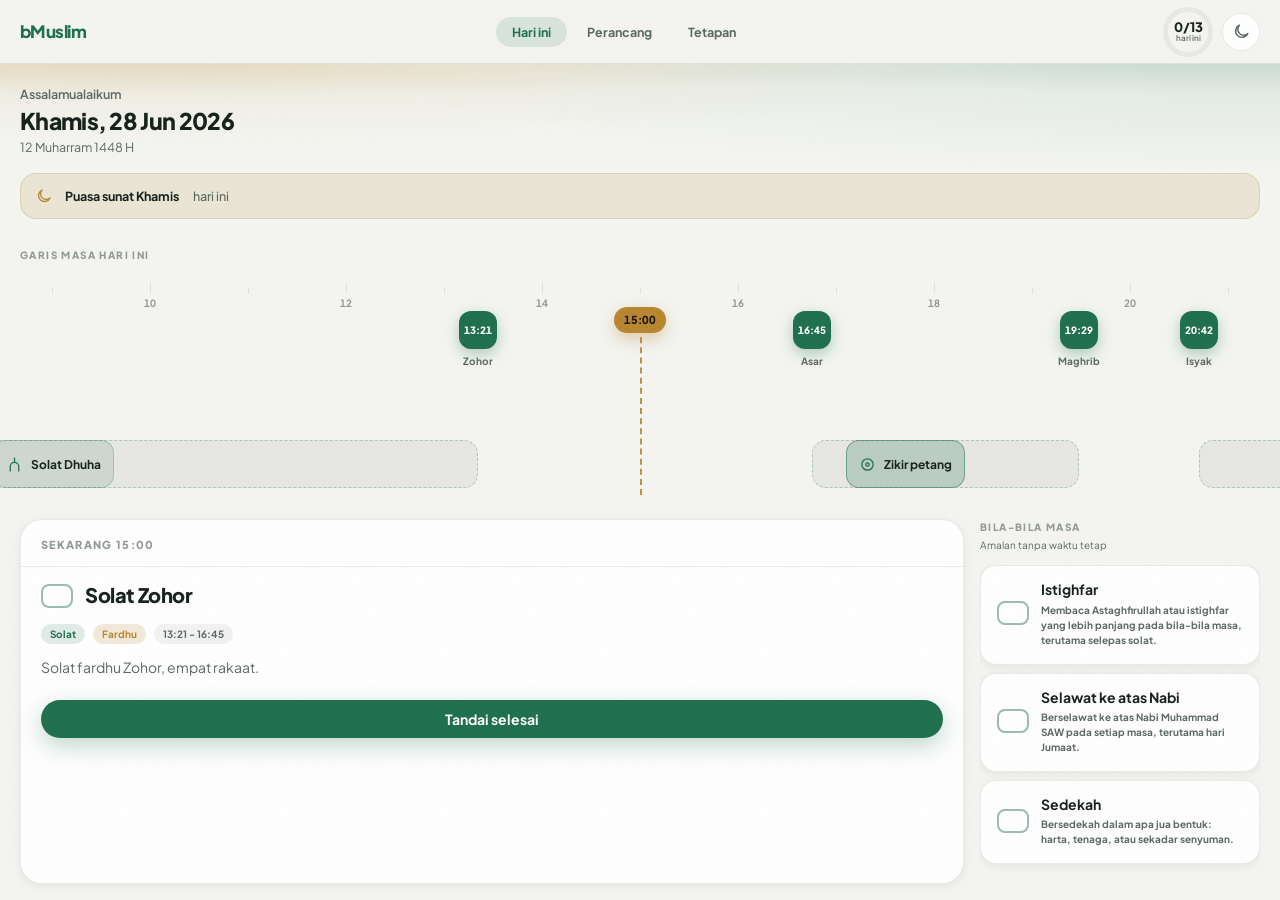
==== web/app.html @ c7bd2064 "Add web app design: landing, app shell (timeline+planner+settings), onboarding Static site under web" ====
<!doctype html>
<html lang="ms">
<head>
  <meta charset="utf-8" />
  <meta name="viewport" content="width=device-width, initial-scale=1" />
  <meta name="description" content="bMuslim - Garis masa amalan harian anda" />
  <title>bMuslim</title>

  <!-- Design tokens (includes Google Fonts import) -->
  <link rel="stylesheet" href="assets/tokens.css" />

  <!-- Theme anti-flash: runs synchronously before paint -->
  <script src="assets/shared.js"></script>

  <style>
    /* ─── App shell layout ─────────────────────────────────────────────────────── */
    html, body {
      height: 100%;
      overflow: hidden; /* app shell: no body scroll */
    }

    .app-shell {
      display: flex;
      flex-direction: column;
      height: 100dvh;
      overflow: hidden;
      position: relative;
    }

    /* ─── Top bar ──────────────────────────────────────────────────────────────── */
    #topbar {
      flex: 0 0 auto;
      height: 64px;
      display: flex;
      align-items: center;
      padding: 0 var(--sp-5);
      gap: var(--sp-3);
      background: var(--bg);
      border-bottom: 1px solid var(--line);
      position: relative;
      z-index: 10;
      transition: background var(--dur-slow) var(--ease),
                  border-color var(--dur-slow) var(--ease);
    }

    .topbar-wordmark {
      font-size: var(--text-lg);
      font-weight: 800;
      letter-spacing: -0.03em;
      color: var(--accent);
      flex-shrink: 0;
      user-select: none;
    }

    /* Pill-tab nav — centered */
    .topbar-nav {
      display: flex;
      align-items: center;
      gap: 4px;
      flex: 1;
      justify-content: center;
    }

    .nav-pill {
      font-family: inherit;
      font-size: var(--text-sm);
      font-weight: 700;
      padding: 7px 16px;
      border-radius: var(--r-pill);
      border: none;
      background: transparent;
      color: var(--muted);
      cursor: pointer;
      transition: background var(--dur-fast) var(--ease),
                  color var(--dur-fast) var(--ease);
      white-space: nowrap;
    }

    .nav-pill:hover {
      background: rgba(var(--accent-rgb), 0.08);
      color: var(--text);
    }

    .nav-pill.active {
      background: rgba(var(--accent-rgb), 0.12);
      color: var(--accent);
    }

    .topbar-actions {
      display: flex;
      align-items: center;
      gap: var(--sp-2);
      flex-shrink: 0;
    }

    #progress-ring {
      width: 52px;
      height: 52px;
      flex-shrink: 0;
    }

    #theme-toggle {
      width: 38px;
      height: 38px;
      border-radius: var(--r-pill);
      border: 1px solid var(--line);
      background: var(--surface);
      color: var(--muted);
      display: flex;
      align-items: center;
      justify-content: center;
      cursor: pointer;
      flex-shrink: 0;
      transition: background var(--dur-fast) var(--ease),
                  color var(--dur-fast) var(--ease),
                  border-color var(--dur-fast) var(--ease);
    }

    #theme-toggle:hover {
      color: var(--text);
      border-color: rgba(var(--accent-rgb), 0.30);
    }

    #theme-toggle svg {
      width: 19px;
      height: 19px;
    }

    /* ─── View containers ──────────────────────────────────────────────────────── */
    .app-view {
      flex: 1 1 auto;
      overflow-y: auto;
      overflow-x: hidden;
      -webkit-overflow-scrolling: touch;
      overscroll-behavior: contain;
    }

    /* [hidden] must beat the per-view display rules below */
    .app-view[hidden] { display: none !important; }

    /* ─── View: Hari ini ───────────────────────────────────────────────────────── */
    #view-hari-ini {
      display: flex;
      flex-direction: column;
      min-height: 0;
      height: 100%;
      overflow: hidden;
    }

    /* Scrollable content inside hari-ini */
    .hari-ini-body {
      flex: 1 1 auto;
      overflow-y: auto;
      overflow-x: hidden;
      -webkit-overflow-scrolling: touch;
      overscroll-behavior: contain;
    }

    /* Header zone with dawn atmosphere */
    .app-header {
      position: relative;
      padding: var(--sp-5) var(--sp-5) var(--sp-4);
      overflow: hidden;
    }

    .app-header .dawn {
      height: 200px;
    }

    .app-header-content {
      position: relative;
      z-index: 1;
    }

    .app-salam {
      font-size: var(--text-sm);
      font-weight: 600;
      color: var(--muted);
      margin-bottom: var(--sp-1);
    }

    .app-date-greg {
      font-size: var(--text-2xl);
      font-weight: 800;
      letter-spacing: -0.03em;
      color: var(--text);
      line-height: 1.1;
    }

    .app-date-hijri {
      font-size: var(--text-sm);
      color: var(--muted);
      margin-top: 4px;
    }

    /* Day banner */
    .app-banner-wrap {
      position: relative;
      z-index: 1;
      padding: 0 var(--sp-5) var(--sp-3);
    }

    /* ─── Timeline section ─────────────────────────────────────────────────────── */
    .tl-section {
      position: relative;
      flex: 0 0 auto;
    }

    .tl-section-label {
      padding: var(--sp-4) var(--sp-5) var(--sp-2);
      font-size: var(--text-xs);
      font-weight: 800;
      letter-spacing: 0.14em;
      text-transform: uppercase;
      color: var(--faint);
    }

    /* Timeline scroll + track */
    .tl-outer {
      position: relative;
    }

    #tl-scroll {
      overflow-x: auto;
      overflow-y: hidden;
      scrollbar-width: none;
      cursor: grab;
      -webkit-overflow-scrolling: touch;
      overscroll-behavior-x: contain;
      /* Height = prayer lane + deed lane(s) + ticks area */
      height: 232px;
    }

    #tl-scroll::-webkit-scrollbar { display: none; }

    #tl-track {
      position: relative;
      height: 100%;
      /* width set by JS */
    }

    /* Axis line across full track */
    .tl-axis {
      position: absolute;
      top: 22px;
      left: 0;
      right: 0;
      height: 1px;
      background: var(--line);
      pointer-events: none;
    }

    /* Tick marks + labels */
    .tl-ticks {
      position: absolute;
      top: 0;
      left: 0;
      right: 0;
      height: 36px;
      pointer-events: none;
    }

    .tl-tick {
      position: absolute;
      top: 17px;
      width: 1px;
      height: 6px;
      background: var(--line);
    }

    .tl-tick-major {
      height: 10px;
      top: 12px;
    }

    .tl-tick-label {
      position: absolute;
      top: 24px;
      transform: translateX(-50%);
      font-size: 10px;
      font-weight: 700;
      color: var(--faint);
      white-space: nowrap;
      pointer-events: none;
      font-variant-numeric: tabular-nums;
    }

    /* Lane containers */
    .tl-lane {
      position: absolute;
      left: 0;
      right: 0;
    }

    .tl-lane-prayer {
      top: 40px;
      height: 54px;
    }

    .tl-lane-deed {
      top: 106px;
      height: 56px;
    }

    /* Second deed lane (stacked) */
    .tl-lane-deed:nth-of-type(3) {
      top: 165px;
    }

    .tl-lane-label {
      position: absolute;
      left: var(--sp-5);
      top: -18px;
      font-size: 9.5px;
      font-weight: 800;
      letter-spacing: 0.12em;
      text-transform: uppercase;
      color: var(--faint);
      white-space: nowrap;
      pointer-events: none;
    }

    .tl-lane-label-deed {
      /* deed lane label is positioned relative to its lane's top */
    }

    /* Prayer chips */
    .tl-prayer {
      position: absolute;
      top: 0;
      transform: translateX(-50%);
      display: flex;
      flex-direction: column;
      align-items: center;
      gap: 4px;
    }

    .tl-prayer-dot {
      width: 38px;
      height: 38px;
      border-radius: 12px;
      background: var(--accent);
      color: var(--on-accent);
      display: flex;
      align-items: center;
      justify-content: center;
      font-size: 10px;
      font-weight: 800;
      box-shadow: 0 5px 14px rgba(var(--accent-rgb), 0.32);
      font-variant-numeric: tabular-nums;
    }

    .tl-prayer-name {
      font-size: 10px;
      font-weight: 700;
      color: var(--muted);
      white-space: nowrap;
    }

    /* Syuruk marker (smaller, axis-only) */
    .tl-syuruk {
      position: absolute;
      top: 0;
      transform: translateX(-50%);
      display: flex;
      flex-direction: column;
      align-items: center;
      gap: 4px;
    }

    .tl-syuruk::before {
      content: '';
      display: block;
      width: 1px;
      height: 28px;
      background: rgba(var(--gold-rgb), 0.45);
    }

    .tl-syuruk-label {
      font-size: 9px;
      font-weight: 700;
      color: var(--gold);
      white-space: nowrap;
      letter-spacing: 0.04em;
    }

    /* Window tracks (faint dashed) */
    .tl-window {
      position: absolute;
      top: 4px;
      height: 48px;
      border-radius: 14px;
      background: var(--track);
      border: 1.5px dashed rgba(var(--accent-rgb), 0.28);
      pointer-events: none;
    }

    /* Act markers */
    .tl-act {
      position: absolute;
      top: 4px;
      height: 48px;
      padding: 0 12px;
      border-radius: 13px;
      display: flex;
      align-items: center;
      gap: 8px;
      white-space: nowrap;
      cursor: pointer;
      transition: opacity var(--dur-fast) var(--ease),
                  box-shadow var(--dur-fast) var(--ease);
    }

    .tl-act:hover {
      opacity: 0.82;
    }

    .tl-act:focus-visible {
      outline: 2px solid var(--accent);
      outline-offset: 2px;
    }

    .tl-act-muakkadah {
      background: rgba(var(--accent-rgb), 0.22);
      border: 1.5px solid rgba(var(--accent-rgb), 0.48);
    }

    .tl-act-sunnah {
      background: rgba(var(--accent-rgb), 0.12);
      border: 1.5px solid rgba(var(--accent-rgb), 0.24);
    }

    .tl-act-fardh {
      background: rgba(var(--accent-rgb), 0.30);
      border: 1.5px solid rgba(var(--accent-rgb), 0.60);
    }

    .tl-act-icon {
      width: 17px;
      height: 17px;
      color: var(--accent);
      flex-shrink: 0;
      display: flex;
      align-items: center;
      justify-content: center;
    }

    .tl-act-icon svg {
      width: 17px;
      height: 17px;
    }

    .tl-act-title {
      font-size: 12px;
      font-weight: 700;
      color: var(--text);
    }

    /* Needle — fixed at center of the scroll container */
    .tl-needle-wrap {
      position: absolute;
      inset: 0;
      pointer-events: none;
      z-index: 6;
    }

    .tl-needle {
      position: absolute;
      top: 36px;
      bottom: 8px;
      left: 50%;
      width: 0;
      pointer-events: none;
    }

    .tl-needle::before {
      content: '';
      position: absolute;
      top: 20px;
      bottom: 0;
      left: 0;
      border-left: 2px dashed rgba(var(--gold-rgb), 0.90);
    }

    #needle-chip {
      position: absolute;
      top: 0;
      left: 50%;
      transform: translateX(-50%);
      background: var(--gold);
      color: #1c150a;
      font-size: 11px;
      font-weight: 800;
      padding: 4px 10px;
      border-radius: var(--r-pill);
      box-shadow: var(--shadow-gold);
      white-space: nowrap;
      font-variant-numeric: tabular-nums;
      pointer-events: none;
      user-select: none;
    }

    /* Back to now pill */
    #back-to-now {
      position: absolute;
      right: var(--sp-4);
      bottom: var(--sp-3);
      z-index: 7;
      font-family: inherit;
      font-size: 11px;
      font-weight: 700;
      color: var(--accent);
      background: var(--surface);
      border: 1px solid var(--line);
      border-radius: var(--r-pill);
      padding: 7px 13px;
      box-shadow: var(--shadow-sm);
      cursor: pointer;
      transition: opacity var(--dur-fast) var(--ease),
                  transform var(--dur-fast) var(--ease);
    }

    #back-to-now:hover {
      opacity: 0.80;
      transform: translateY(-1px);
    }

    /* ─── Two-column band below timeline ───────────────────────────────────────── */
    .app-lower {
      flex: 1 1 auto;
      display: grid;
      grid-template-columns: 1fr 280px;
      gap: var(--sp-4);
      padding: var(--sp-4) var(--sp-5);
      min-height: 0;
      overflow: hidden;
    }

    /* Detail panel */
    .detail-panel {
      display: flex;
      flex-direction: column;
      background: var(--surface);
      border: 1px solid var(--line);
      border-radius: var(--r-large);
      box-shadow: var(--shadow-sm);
      overflow: hidden;
      min-height: 0;
    }

    .detail-panel-head {
      padding: var(--sp-4) var(--sp-5) var(--sp-3);
      border-bottom: 1px solid var(--line);
      flex-shrink: 0;
    }

    #detail-now-label {
      font-size: 11px;
      font-weight: 800;
      letter-spacing: 0.12em;
      text-transform: uppercase;
      color: var(--faint);
    }

    /* Deed selector (multiple deeds at needle) */
    #detail-selector {
      padding: var(--sp-2) var(--sp-5) 0;
      flex-shrink: 0;
    }

    .detail-selector-label {
      font-size: var(--text-xs);
      font-weight: 700;
      color: var(--muted);
      display: block;
      margin-bottom: var(--sp-2);
    }

    .detail-selector-pills {
      display: flex;
      flex-wrap: wrap;
      gap: var(--sp-2);
    }

    .detail-pill {
      font-family: inherit;
      font-size: var(--text-xs);
      font-weight: 700;
      padding: 4px 12px;
      border-radius: var(--r-pill);
      border: 1.5px solid rgba(var(--accent-rgb), 0.25);
      background: transparent;
      color: var(--muted);
      cursor: pointer;
      transition: background var(--dur-fast) var(--ease),
                  color var(--dur-fast) var(--ease),
                  border-color var(--dur-fast) var(--ease);
    }

    .detail-pill.active {
      background: rgba(var(--accent-rgb), 0.12);
      color: var(--accent);
      border-color: rgba(var(--accent-rgb), 0.40);
    }

    /* Detail content area */
    #detail-content {
      flex: 1 1 auto;
      overflow-y: auto;
      padding: var(--sp-4) var(--sp-5);
      min-height: 0;
    }

    #detail-content::-webkit-scrollbar {
      width: 4px;
    }

    #detail-content::-webkit-scrollbar-track {
      background: transparent;
    }

    #detail-content::-webkit-scrollbar-thumb {
      background: var(--line);
      border-radius: 2px;
    }

    /* Empty state */
    .detail-empty {
      font-size: var(--text-sm);
      color: var(--muted);
      padding: var(--sp-6) 0;
      max-width: none;
    }

    /* Deed detail */
    .detail-deed {
      display: flex;
      flex-direction: column;
      gap: var(--sp-3);
    }

    .detail-title-row {
      display: flex;
      align-items: flex-start;
      gap: var(--sp-3);
    }

    .detail-deed-title {
      font-size: var(--text-xl);
      font-weight: 800;
      letter-spacing: -0.02em;
      color: var(--text);
      line-height: 1.2;
      flex: 1;
    }

    .detail-chips {
      display: flex;
      flex-wrap: wrap;
      gap: var(--sp-2);
    }

    .detail-arabic-wrap {
      text-align: center;
    }

    .detail-translit {
      font-size: var(--text-sm);
      color: var(--faint);
      font-style: italic;
      margin-top: var(--sp-2);
      text-align: center;
    }

    .detail-section-label {
      padding-top: var(--sp-1);
    }

    .detail-translation {
      font-size: var(--text-base);
      line-height: 1.7;
      color: var(--text);
      max-width: none;
    }

    .detail-description {
      font-size: var(--text-base);
      line-height: 1.7;
      color: var(--muted);
      max-width: none;
    }

    .detail-mark-btn {
      margin-top: var(--sp-2);
    }

    /* ─── Anytime tray ─────────────────────────────────────────────────────────── */
    .anytime-panel {
      display: flex;
      flex-direction: column;
      min-height: 0;
    }

    .anytime-panel-head {
      flex-shrink: 0;
      padding-bottom: var(--sp-3);
    }

    .anytime-panel-title {
      font-size: var(--text-xs);
      font-weight: 800;
      letter-spacing: 0.14em;
      text-transform: uppercase;
      color: var(--faint);
    }

    .anytime-panel-sub {
      font-size: var(--text-xs);
      color: var(--muted);
      margin-top: 2px;
    }

    #anytime-tray {
      display: flex;
      flex-direction: column;
      gap: var(--sp-2);
      overflow-y: auto;
      min-height: 0;
      flex: 1 1 auto;
    }

    .anytime-card {
      padding: var(--sp-3) var(--sp-4);
    }

    .anytime-card .checkbox-wrap {
      align-items: center;
      gap: var(--sp-3);
    }

    .anytime-body {
      display: flex;
      flex-direction: column;
      gap: 2px;
      flex: 1;
    }

    .anytime-icon-wrap {
      display: none; /* icon shown via layout, not separate wrap on mobile */
    }

    .anytime-title {
      font-size: var(--text-base);
      font-weight: 700;
      color: var(--text);
    }

    .anytime-desc {
      font-size: var(--text-xs);
      color: var(--muted);
      line-height: 1.5;
      max-width: none;
    }

    /* ─── View: Perancang ──────────────────────────────────────────────────────── */
    #view-perancang {
      padding: var(--sp-5);
    }

    .perancang-header {
      margin-bottom: var(--sp-5);
    }

    .perancang-month {
      font-size: var(--text-sm);
      font-weight: 600;
      color: var(--muted);
    }

    .perancang-title {
      font-size: var(--text-2xl);
      font-weight: 800;
      letter-spacing: -0.03em;
      margin-top: 2px;
    }

    .perancang-hijri {
      font-size: var(--text-sm);
      color: var(--muted);
      margin-top: 3px;
    }

    /* Week strip */
    #week-strip {
      display: flex;
      gap: var(--sp-2);
      margin-bottom: var(--sp-5);
    }

    .week-cell {
      flex: 1;
      display: flex;
      flex-direction: column;
      align-items: center;
      padding: 10px var(--sp-2);
      border-radius: 14px;
      background: var(--surface);
      border: 1px solid var(--line);
      gap: 3px;
      cursor: default;
    }

    .week-cell-active {
      background: var(--accent);
      border-color: var(--accent);
    }

    .week-cell-name {
      font-size: 10px;
      font-weight: 700;
      color: var(--muted);
    }

    .week-cell-active .week-cell-name {
      color: var(--on-accent);
    }

    .week-cell-num {
      font-size: 15px;
      font-weight: 800;
      color: var(--text);
    }

    .week-cell-active .week-cell-num {
      color: var(--on-accent);
    }

    .week-cell-fast {
      width: 5px;
      height: 5px;
      border-radius: 50%;
      background: var(--gold);
    }

    /* Suggestions */
    .suggestions-label {
      font-size: var(--text-xs);
      font-weight: 800;
      letter-spacing: 0.14em;
      text-transform: uppercase;
      color: var(--faint);
      margin-bottom: var(--sp-3);
    }

    #suggestions-grid {
      display: grid;
      grid-template-columns: 1fr 1fr;
      gap: var(--sp-3);
    }

    .suggestion-card {
      display: flex;
      align-items: center;
      gap: var(--sp-3);
      padding: var(--sp-4);
    }

    .suggestion-body {
      flex: 1;
      min-width: 0;
    }

    .suggestion-title {
      font-size: var(--text-base);
      font-weight: 700;
      color: var(--text);
    }

    .suggestion-desc {
      font-size: var(--text-xs);
      color: var(--muted);
      margin-top: 2px;
    }

    .suggestion-add {
      width: 32px;
      height: 32px;
      border-radius: var(--r-pill);
      border: 1px solid var(--line);
      background: transparent;
      color: var(--accent);
      display: flex;
      align-items: center;
      justify-content: center;
      flex-shrink: 0;
      cursor: pointer;
      transition: background var(--dur-fast) var(--ease),
                  border-color var(--dur-fast) var(--ease);
    }

    .suggestion-add:hover {
      background: rgba(var(--accent-rgb), 0.08);
      border-color: rgba(var(--accent-rgb), 0.30);
    }

    /* ─── View: Tetapan ────────────────────────────────────────────────────────── */
    #view-tetapan {
      padding: var(--sp-5);
      max-width: 640px;
    }

    .tetapan-title {
      font-size: var(--text-2xl);
      font-weight: 800;
      letter-spacing: -0.03em;
      margin-bottom: var(--sp-6);
    }

    .setting-group {
      margin-bottom: var(--sp-8);
    }

    .setting-group-title {
      font-size: 11px;
      font-weight: 800;
      letter-spacing: 0.14em;
      text-transform: uppercase;
      color: var(--faint);
      margin-bottom: var(--sp-4);
    }

    .setting-row {
      display: flex;
      flex-direction: column;
      gap: var(--sp-1);
      margin-bottom: var(--sp-4);
    }

    .setting-row:last-child {
      margin-bottom: 0;
    }

    .setting-label {
      font-size: var(--text-sm);
      font-weight: 700;
      color: var(--muted);
      display: block;
      margin-bottom: 0;
    }

    .setting-helper {
      font-size: var(--text-xs);
      color: var(--faint);
      margin-top: 4px;
      max-width: none;
    }

    /* Time inputs side by side */
    .setting-time-row {
      display: grid;
      grid-template-columns: 1fr 1fr;
      gap: var(--sp-3);
    }

    /* Notification row */
    .notif-row {
      display: flex;
      align-items: center;
      justify-content: space-between;
      padding: var(--sp-3) 0;
      border-bottom: 1px solid var(--line);
    }

    .notif-row:first-child {
      padding-top: 0;
    }

    .notif-row:last-child {
      border-bottom: none;
      padding-bottom: 0;
    }

    .notif-label {
      font-size: var(--text-base);
      font-weight: 600;
      color: var(--text);
    }

    /* ─── Responsive: 360px collapse ──────────────────────────────────────────── */
    @media (max-width: 640px) {
      #topbar {
        height: 56px;
        padding: 0 var(--sp-4);
      }

      .topbar-wordmark {
        font-size: var(--text-base);
      }

      .nav-pill {
        font-size: 11px;
        padding: 6px 10px;
      }

      .app-lower {
        grid-template-columns: 1fr;
        padding: var(--sp-3) var(--sp-4);
        gap: var(--sp-3);
        overflow-y: auto;
        height: auto;
      }

      .detail-panel {
        max-height: none;
        overflow: visible;
      }

      #detail-content {
        overflow: visible;
        max-height: none;
      }

      .anytime-panel {
        overflow: visible;
      }

      #anytime-tray {
        overflow: visible;
      }

      #suggestions-grid {
        grid-template-columns: 1fr;
      }

      #view-perancang,
      #view-tetapan {
        padding: var(--sp-4);
      }

      .setting-time-row {
        grid-template-columns: 1fr;
      }

      .app-date-greg {
        font-size: var(--text-xl);
      }
    }

    @media (max-width: 900px) and (min-width: 641px) {
      .app-lower {
        grid-template-columns: 1fr 240px;
      }
    }
  </style>
</head>
<body>
  <!-- Grain overlay (fixed, z-index 1000, pointer-events none) -->
  <div class="grain" aria-hidden="true"></div>

  <div class="app-shell">

    <!-- ─── Top bar ─────────────────────────────────────────────────────────── -->
    <header id="topbar" role="banner">
      <span class="topbar-wordmark" aria-label="bMuslim">bMuslim</span>

      <nav class="topbar-nav" aria-label="Navigasi utama">
        <button
          class="nav-pill active"
          data-view="hari-ini"
          aria-current="page"
          type="button"
        >Hari ini</button>
        <button
          class="nav-pill"
          data-view="perancang"
          aria-current="false"
          type="button"
        >Perancang</button>
        <button
          class="nav-pill"
          data-view="tetapan"
          aria-current="false"
          type="button"
        >Tetapan</button>
      </nav>

      <div class="topbar-actions">
        <!-- Progress ring — mounted by app.js via bmRing.mount() -->
        <div id="progress-ring" class="progress-ring" aria-label="Kemajuan hari ini" role="img"></div>

        <!-- Theme toggle — icon injected by app.js -->
        <button id="theme-toggle" type="button" aria-label="Tukar tema"></button>
      </div>
    </header>

    <!-- ═══════════════════════════════════════════════════════════════════════
         View: Hari ini
    ════════════════════════════════════════════════════════════════════════ -->
    <main id="view-hari-ini" class="app-view" aria-label="Hari ini">

      <!-- Header: salam + date + day banner -->
      <div class="app-header dawn-bg">
        <div class="dawn" aria-hidden="true"></div>
        <div class="app-header-content">
          <div class="app-salam">Assalamualaikum</div>
          <div class="app-date-greg">Khamis, 28 Jun 2026</div>
          <div class="app-date-hijri">12 Muharram 1448 H</div>
        </div>
      </div>

      <!-- Day banner (fasting) -->
      <div class="app-banner-wrap">
        <div class="day-banner" role="status" aria-label="Puasa sunat Khamis">
          <span class="day-banner-icon" aria-hidden="true">
            <svg viewBox="0 0 24 24" width="18" height="18" fill="none" stroke="currentColor" stroke-width="1.8" stroke-linecap="round" stroke-linejoin="round" aria-hidden="true"><path d="M20 14.5A8 8 0 1 1 9.5 4a6.2 6.2 0 0 0 10.5 10.5Z"/></svg>
          </span>
          <span>Puasa sunat Khamis</span>
          <span class="day-banner-sub">&nbsp;hari ini</span>
        </div>
      </div>

      <!-- Timeline section label -->
      <div class="tl-section-label section-label" aria-hidden="true">Garis masa hari ini</div>

      <!-- Timeline hero -->
      <section class="tl-section" aria-label="Garis masa amalan">
        <!-- Lane labels (appear above their lanes) -->
        <div class="tl-outer">
          <!-- Scroll container: user drags here -->
          <div id="tl-scroll" role="region" aria-label="Garis masa boleh tatal" aria-describedby="tl-help">
            <span id="tl-help" class="sr-only">Gunakan kekunci anak panah untuk navigasi. Kiri/kanan 15 minit, atas/bawah 1 jam.</span>

            <!-- Track: width set by JS, all timeline content injected here -->
            <div id="tl-track"></div>
          </div>

          <!-- Needle: fixed at center of scroll container, overlaid -->
          <div class="tl-needle-wrap" aria-hidden="true">
            <div class="tl-needle">
              <span id="needle-chip">15:00</span>
            </div>
          </div>

          <!-- Back to now -->
          <button
            id="back-to-now"
            type="button"
            hidden
            aria-label="Kembali ke masa sekarang"
          >Kembali ke sekarang</button>
        </div>
      </section>

      <!-- Two-column lower band -->
      <div class="app-lower">

        <!-- Detail panel -->
        <aside class="detail-panel" aria-label="Butiran amalan">
          <div class="detail-panel-head">
            <div id="detail-now-label" aria-live="polite" aria-atomic="true">Sekarang · 15:00</div>
          </div>

          <!-- Deed selector (hidden when single deed, shown by JS) -->
          <div id="detail-selector" hidden></div>

          <!-- Deed detail content (injected by app.js) -->
          <div id="detail-content" aria-live="polite" aria-atomic="false">
            <!-- Placeholder — JS overwrites -->
            <p class="detail-empty">Memuatkan amalan...</p>
          </div>
        </aside>

        <!-- Anytime tray -->
        <aside class="anytime-panel" aria-label="Bila-bila masa">
          <div class="anytime-panel-head">
            <div class="anytime-panel-title">Bila-bila masa</div>
            <div class="anytime-panel-sub">Amalan tanpa waktu tetap</div>
          </div>
          <!-- Cards injected by app.js -->
          <div id="anytime-tray" aria-label="Amalan bila-bila masa"></div>
        </aside>

      </div>
    </main>

    <!-- ═══════════════════════════════════════════════════════════════════════
         View: Perancang
    ════════════════════════════════════════════════════════════════════════ -->
    <section
      id="view-perancang"
      class="app-view"
      aria-label="Perancang"
      hidden
    >
      <div class="perancang-header">
        <div class="perancang-month">Jun 2026</div>
        <div class="perancang-title">Perancang</div>
        <div class="perancang-hijri">Muharram 1448 H</div>
      </div>

      <!-- Week strip — cells injected by app.js -->
      <div
        id="week-strip"
        role="list"
        aria-label="Minggu ini"
      ></div>

      <div class="suggestions-label section-label">Cadangan mengikut sunnah</div>

      <!-- Suggestion cards — injected by app.js -->
      <div
        id="suggestions-grid"
        role="list"
        aria-label="Cadangan amalan"
      ></div>
    </section>

    <!-- ═══════════════════════════════════════════════════════════════════════
         View: Tetapan
    ════════════════════════════════════════════════════════════════════════ -->
    <section
      id="view-tetapan"
      class="app-view"
      aria-label="Tetapan"
      hidden
    >
      <h1 class="tetapan-title">Tetapan</h1>

      <!-- Group 1: Waktu solat -->
      <div class="setting-group">
        <div class="setting-group-title">Waktu solat</div>

        <div class="setting-row">
          <label class="setting-label" for="setting-zone">Zon waktu solat</label>
          <select id="setting-zone" name="zone" autocomplete="off">
            <option value="WLY01">WLY01: Kuala Lumpur &amp; Putrajaya</option>
            <option value="SGR01">SGR01: Gombak, Hulu Langat, Hulu Selangor, Sepang</option>
            <option value="SGR02">SGR02: Kuala Selangor, Sabak Bernam</option>
            <option value="SGR03">SGR03: Klang, Shah Alam</option>
            <option value="PHG01">PHG01: Pulau Tioman</option>
            <option value="PHG02">PHG02: Kuantan, Pekan, Rompin, Muadzam Shah</option>
            <option value="JHR01">JHR01: Pulau Aur, Pulau Pemanggil</option>
            <option value="JHR02">JHR02: Johor Bahru, Kota Tinggi, Mersing</option>
            <option value="KDH01">KDH01: Kota Setar, Kubang Pasu, Pokok Sena</option>
            <option value="KLN01">KLN01: Kelantan</option>
            <option value="MLK01">MLK01: Melaka</option>
            <option value="NGS01">NGS01: Negeri Sembilan</option>
            <option value="PNG01">PNG01: Pulau Pinang</option>
            <option value="PRK01">PRK01: Perak Tengah</option>
            <option value="PLS01">PLS01: Perlis</option>
            <option value="SBH01">SBH01: Kota Kinabalu</option>
            <option value="SWK01">SWK01: Kuching</option>
            <option value="TRG01">TRG01: Terengganu</option>
          </select>
        </div>
      </div>

      <!-- Group 2: Waktu peribadi -->
      <div class="setting-group">
        <div class="setting-group-title">Jadual peribadi</div>

        <div class="setting-time-row">
          <div class="setting-row">
            <label class="setting-label" for="setting-sleep">Waktu tidur</label>
            <input
              type="time"
              id="setting-sleep"
              name="sleep"
              value="23:00"
              autocomplete="off"
            />
          </div>

          <div class="setting-row">
            <label class="setting-label" for="setting-wake">Waktu bangun</label>
            <input
              type="time"
              id="setting-wake"
              name="wake"
              value="05:30"
              autocomplete="off"
            />
            <span class="setting-helper">Menentukan tetingkap Tahajud dan Al-Mulk</span>
          </div>
        </div>
      </div>

      <!-- Group 3: Tahap -->
      <div class="setting-group">
        <div class="setting-group-title">Tahap amalan</div>

        <div class="setting-row">
          <label class="setting-label" id="level-label">Tahap</label>
          <div class="segmented" role="group" aria-labelledby="level-label">
            <button
              class="segmented-btn setting-level-btn active"
              data-value="pemula"
              type="button"
              aria-pressed="true"
            >Pemula</button>
            <button
              class="segmented-btn setting-level-btn"
              data-value="lanjutan"
              type="button"
              aria-pressed="false"
            >Lanjutan</button>
          </div>
        </div>
      </div>

      <!-- Group 4: Bahasa -->
      <div class="setting-group">
        <div class="setting-group-title">Bahasa</div>

        <div class="setting-row">
          <label class="setting-label" id="lang-label">Bahasa paparan</label>
          <div class="segmented" role="group" aria-labelledby="lang-label">
            <button
              class="segmented-btn setting-lang-btn active"
              data-value="bm"
              type="button"
              aria-pressed="true"
            >BM</button>
            <button
              class="segmented-btn setting-lang-btn"
              data-value="en"
              type="button"
              aria-pressed="false"
            >EN</button>
          </div>
        </div>
      </div>

      <!-- Group 5: Notifikasi -->
      <div class="setting-group">
        <div class="setting-group-title">Notifikasi</div>

        <div class="notif-row">
          <span class="notif-label">Waktu solat</span>
          <label class="toggle-switch" aria-label="Notifikasi waktu solat">
            <input type="checkbox" id="notif-prayer" checked />
            <span class="toggle-track"></span>
            <span class="toggle-thumb"></span>
          </label>
        </div>

        <div class="notif-row">
          <span class="notif-label">Zikir pagi</span>
          <label class="toggle-switch" aria-label="Notifikasi zikir pagi">
            <input type="checkbox" id="notif-zikir-pagi" checked />
            <span class="toggle-track"></span>
            <span class="toggle-thumb"></span>
          </label>
        </div>

        <div class="notif-row">
          <span class="notif-label">Zikir petang</span>
          <label class="toggle-switch" aria-label="Notifikasi zikir petang">
            <input type="checkbox" id="notif-zikir-petang" checked />
            <span class="toggle-track"></span>
            <span class="toggle-thumb"></span>
          </label>
        </div>

        <div class="notif-row">
          <span class="notif-label">Al-Mulk</span>
          <label class="toggle-switch" aria-label="Notifikasi Al-Mulk">
            <input type="checkbox" id="notif-al-mulk" checked />
            <span class="toggle-track"></span>
            <span class="toggle-thumb"></span>
          </label>
        </div>

        <div class="notif-row">
          <span class="notif-label">Ringkasan harian</span>
          <label class="toggle-switch" aria-label="Notifikasi ringkasan harian">
            <input type="checkbox" id="notif-summary" />
            <span class="toggle-track"></span>
            <span class="toggle-thumb"></span>
          </label>
        </div>
      </div>

    </section>

  </div><!-- .app-shell -->

  <!-- Data + engine (at end of body, after all DOM is ready) -->
  <script src="assets/data.js"></script>
  <script src="assets/app.js"></script>
</body>
</html>
---- web/assets/tokens.css ----
/*
 * tokens.css — bMuslim shared design token layer
 * All pages import this first. Provides: CSS custom properties (light + dark),
 * base element styles, and shared component classes.
 */

/* ─── Google Fonts ─────────────────────────────────────────────────────────── */
@import url('https://fonts.googleapis.com/css2?family=Plus+Jakarta+Sans:wght@400;500;600;700;800&family=Noto+Naskh+Arabic:wght@500;700&display=swap');

/* ─── Reset ─────────────────────────────────────────────────────────────────── */
*, *::before, *::after {
  box-sizing: border-box;
  margin: 0;
  padding: 0;
}

/* ─── Token set: Light (default) ────────────────────────────────────────────── */
:root {
  /* Colors */
  --bg:          #F4F5F1;
  --surface:     #FFFFFF;
  --text:        #16211B;
  --muted:       #5B6960;
  --faint:       #909A93;
  --line:        rgba(21, 33, 27, 0.09);
  --accent:      #1E6F4D;
  --accent-rgb:  30, 111, 77;
  --on-accent:   #FFFFFF;
  --gold:        #B8862F;
  --gold-rgb:    184, 134, 47;
  --track:       rgba(21, 33, 27, 0.055);

  /* Dawn atmosphere */
  --dawn1:       rgba(184, 134, 47, 0.14);
  --dawn2:       rgba(30, 111, 77, 0.10);

  /* Shadows (tinted to bg hue, never pure-black) */
  --shadow-sm:   0 2px 8px  rgba(15, 28, 20, 0.07);
  --shadow-md:   0 6px 20px rgba(15, 28, 20, 0.10);
  --shadow-lg:   0 16px 44px rgba(15, 28, 20, 0.14);
  --shadow-xl:   0 32px 80px rgba(15, 28, 20, 0.20);
  --shadow-accent: 0 8px 24px rgba(30, 111, 77, 0.28);
  --shadow-gold:   0 6px 16px rgba(184, 134, 47, 0.36);

  /* Radius lock — only these values are used site-wide */
  --r-card:    16px;   /* cards, panels, sheets */
  --r-input:   10px;   /* inputs, selects */
  --r-pill:    9999px; /* chips, buttons */
  --r-icon:    12px;   /* icon containers */
  --r-large:   22px;   /* hero cards */

  /* Spacing scale (4-based) */
  --sp-1:  4px;
  --sp-2:  8px;
  --sp-3:  12px;
  --sp-4:  16px;
  --sp-5:  20px;
  --sp-6:  24px;
  --sp-8:  32px;
  --sp-10: 40px;
  --sp-12: 48px;
  --sp-16: 64px;

  /* Type scale */
  --text-xs:   10px;
  --text-sm:   12.5px;
  --text-base: 14px;
  --text-md:   15px;
  --text-lg:   17px;
  --text-xl:   20px;
  --text-2xl:  23px;
  --text-3xl:  28px;
  --text-4xl:  36px;
  --text-5xl:  48px;

  /* Transitions */
  --dur-fast: 120ms;
  --dur-base: 200ms;
  --dur-slow: 320ms;
  --ease:     cubic-bezier(0.25, 0.46, 0.45, 0.94);
  --ease-out: cubic-bezier(0.16, 1, 0.3, 1);
}

/* ─── Token set: Dark override via data-theme ────────────────────────────────── */
[data-theme="dark"] {
  --bg:          #0D1411;
  --surface:     #161F1A;
  --text:        #E7EDE9;
  --muted:       #95A89D;
  --faint:       #6F7F76;
  --line:        rgba(255, 255, 255, 0.10);
  --accent:      #5BBB8B;
  --accent-rgb:  91, 187, 139;
  --on-accent:   #06110C;
  --gold:        #E1C574;
  --gold-rgb:    225, 197, 116;
  --track:       rgba(255, 255, 255, 0.06);

  --dawn1:       rgba(225, 197, 116, 0.10);
  --dawn2:       rgba(91, 187, 139, 0.10);

  --shadow-sm:   0 2px 8px  rgba(0, 0, 0, 0.28);
  --shadow-md:   0 6px 20px rgba(0, 0, 0, 0.36);
  --shadow-lg:   0 16px 44px rgba(0, 0, 0, 0.44);
  --shadow-xl:   0 32px 80px rgba(0, 0, 0, 0.55);
  --shadow-accent: 0 8px 24px rgba(91, 187, 139, 0.20);
  --shadow-gold:   0 6px 16px rgba(225, 197, 116, 0.24);
}

/* ─── prefers-color-scheme fallback (only when no data-theme set) ───────────── */
@media (prefers-color-scheme: dark) {
  :root:not([data-theme="light"]) {
    --bg:          #0D1411;
    --surface:     #161F1A;
    --text:        #E7EDE9;
    --muted:       #95A89D;
    --faint:       #6F7F76;
    --line:        rgba(255, 255, 255, 0.10);
    --accent:      #5BBB8B;
    --accent-rgb:  91, 187, 139;
    --on-accent:   #06110C;
    --gold:        #E1C574;
    --gold-rgb:    225, 197, 116;
    --track:       rgba(255, 255, 255, 0.06);

    --dawn1:       rgba(225, 197, 116, 0.10);
    --dawn2:       rgba(91, 187, 139, 0.10);

    --shadow-sm:   0 2px 8px  rgba(0, 0, 0, 0.28);
    --shadow-md:   0 6px 20px rgba(0, 0, 0, 0.36);
    --shadow-lg:   0 16px 44px rgba(0, 0, 0, 0.44);
    --shadow-xl:   0 32px 80px rgba(0, 0, 0, 0.55);
    --shadow-accent: 0 8px 24px rgba(91, 187, 139, 0.20);
    --shadow-gold:   0 6px 16px rgba(225, 197, 116, 0.24);
  }
}

/* ─── Base element styles ────────────────────────────────────────────────────── */
html {
  font-size: 16px;
  -webkit-text-size-adjust: 100%;
  text-size-adjust: 100%;
  scroll-behavior: smooth;
}

body {
  font-family: "Plus Jakarta Sans", ui-sans-serif, system-ui, sans-serif;
  background: var(--bg);
  color: var(--text);
  line-height: 1.6;
  min-height: 100dvh;
  transition: background var(--dur-slow) var(--ease),
              color var(--dur-slow) var(--ease);
  -webkit-font-smoothing: antialiased;
  -moz-osx-font-smoothing: grayscale;
}

h1, h2, h3, h4, h5, h6 {
  font-weight: 700;
  line-height: 1.2;
  letter-spacing: -0.02em;
  color: var(--text);
}

h1 { font-size: var(--text-4xl); font-weight: 800; letter-spacing: -0.03em; }
h2 { font-size: var(--text-3xl); }
h3 { font-size: var(--text-2xl); }
h4 { font-size: var(--text-xl); }
h5 { font-size: var(--text-lg); }
h6 { font-size: var(--text-base); text-transform: uppercase; letter-spacing: 0.12em; color: var(--faint); }

p {
  line-height: 1.65;
  max-width: 65ch;
  color: var(--text);
}

a {
  color: var(--accent);
  text-decoration: none;
  transition: opacity var(--dur-fast) var(--ease);
}

a:hover { opacity: 0.75; }

a:focus-visible {
  outline: 2px solid var(--accent);
  outline-offset: 3px;
  border-radius: 4px;
}

/* Focus-visible ring — shared rule */
:focus-visible {
  outline: 2px solid var(--accent);
  outline-offset: 2px;
  border-radius: var(--r-input);
}

button {
  font-family: inherit;
  cursor: pointer;
  border: none;
  background: none;
  color: inherit;
}

button:focus-visible {
  outline: 2px solid var(--accent);
  outline-offset: 2px;
  border-radius: var(--r-pill);
}

input, select, textarea {
  font-family: inherit;
  font-size: var(--text-base);
  color: var(--text);
  background: var(--surface);
  border: 1.5px solid var(--line);
  border-radius: var(--r-input);
  padding: 10px 14px;
  width: 100%;
  transition: border-color var(--dur-fast) var(--ease),
              box-shadow var(--dur-fast) var(--ease);
  appearance: none;
  -webkit-appearance: none;
}

input:focus, select:focus, textarea:focus {
  outline: none;
  border-color: var(--accent);
  box-shadow: 0 0 0 3px rgba(var(--accent-rgb), 0.15);
}

select {
  background-image: url("data:image/svg+xml,%3Csvg xmlns='http://www.w3.org/2000/svg' width='16' height='16' viewBox='0 0 24 24' fill='none' stroke='%235B6960' stroke-width='1.8'%3E%3Cpath d='M6 9l6 6 6-6'/%3E%3C/svg%3E");
  background-repeat: no-repeat;
  background-position: right 12px center;
  padding-right: 36px;
}

input[type="time"] {
  padding-right: 10px;
}

label {
  display: block;
  font-size: var(--text-sm);
  font-weight: 700;
  color: var(--muted);
  margin-bottom: var(--sp-1);
}

/* ─── .btn — primary / ghost, pill shape ────────────────────────────────────── */
.btn {
  display: inline-flex;
  align-items: center;
  justify-content: center;
  gap: var(--sp-2);
  font-family: inherit;
  font-size: var(--text-base);
  font-weight: 700;
  line-height: 1;
  padding: 12px 22px;
  border-radius: var(--r-pill);
  border: none;
  cursor: pointer;
  text-decoration: none;
  white-space: nowrap;
  transition: opacity var(--dur-fast) var(--ease),
              transform var(--dur-fast) var(--ease),
              box-shadow var(--dur-fast) var(--ease);
}

.btn:hover { opacity: 0.88; transform: translateY(-1px); }
.btn:active { opacity: 1; transform: translateY(0); }

.btn:focus-visible {
  outline: 2px solid var(--accent);
  outline-offset: 3px;
}

.btn-primary {
  background: var(--accent);
  color: var(--on-accent);
  box-shadow: var(--shadow-accent);
}

.btn-primary:hover {
  box-shadow: 0 12px 32px rgba(var(--accent-rgb), 0.36);
}

.btn-ghost {
  background: transparent;
  color: var(--accent);
  border: 1.5px solid rgba(var(--accent-rgb), 0.30);
}

.btn-ghost:hover {
  background: rgba(var(--accent-rgb), 0.07);
  border-color: rgba(var(--accent-rgb), 0.50);
}

.btn-subtle {
  background: var(--surface);
  color: var(--text);
  border: 1px solid var(--line);
  box-shadow: var(--shadow-sm);
  font-size: var(--text-sm);
  padding: 8px 16px;
}

.btn-full {
  width: 100%;
}

.btn-lg {
  font-size: var(--text-md);
  padding: 15px 28px;
}

/* ─── .chip / .pill ─────────────────────────────────────────────────────────── */
.chip, .pill {
  display: inline-flex;
  align-items: center;
  gap: 5px;
  font-size: var(--text-xs);
  font-weight: 700;
  padding: 3px 9px;
  border-radius: var(--r-pill);
  white-space: nowrap;
  line-height: 1.4;
}

/* Type chip — green tint */
.chip-type, .pill-type {
  background: rgba(var(--accent-rgb), 0.13);
  color: var(--accent);
}

/* Ruling chip — gold tint */
.chip-ruling, .pill-ruling {
  background: rgba(var(--gold-rgb), 0.18);
  color: var(--gold);
}

/* Time chip — neutral */
.chip-time, .pill-time {
  background: var(--track);
  color: var(--muted);
}

/* Grade chip (citation) */
.chip-grade {
  font-size: var(--text-xs);
  font-weight: 700;
  padding: 3px 9px;
  border-radius: var(--r-pill);
  color: var(--accent);
  background: rgba(var(--accent-rgb), 0.12);
}

/* Gold-tinted chip (fasting, day banners) */
.chip-gold {
  background: rgba(var(--gold-rgb), 0.16);
  color: var(--gold);
}

/* ─── .card ──────────────────────────────────────────────────────────────────── */
.card {
  background: var(--surface);
  border: 1px solid var(--line);
  border-radius: var(--r-card);
  box-shadow: var(--shadow-sm);
  overflow: hidden;
}

.card-lg {
  border-radius: var(--r-large);
  box-shadow: var(--shadow-md);
}

.card-padded {
  padding: var(--sp-5);
}

/* ─── .checkbox — custom animated checkbox ──────────────────────────────────── */
.checkbox-wrap {
  display: flex;
  align-items: flex-start;
  gap: var(--sp-3);
  cursor: pointer;
  user-select: none;
}

.checkbox {
  position: relative;
  width: 24px;
  height: 24px;
  flex: 0 0 auto;
  border-radius: 8px;
  border: 2px solid rgba(var(--accent-rgb), 0.45);
  background: transparent;
  cursor: pointer;
  transition: border-color var(--dur-fast) var(--ease),
              background var(--dur-fast) var(--ease);
  appearance: none;
  -webkit-appearance: none;
  margin-top: 1px;
}

.checkbox:checked {
  background: var(--accent);
  border-color: var(--accent);
}

.checkbox::after {
  content: '';
  position: absolute;
  left: 5px;
  top: 2px;
  width: 10px;
  height: 6px;
  border-left: 2px solid var(--on-accent);
  border-bottom: 2px solid var(--on-accent);
  transform: rotate(-45deg) scale(0);
  opacity: 0;
  transition: transform var(--dur-fast) var(--ease-out),
              opacity var(--dur-fast) var(--ease);
}

.checkbox:checked::after {
  transform: rotate(-45deg) scale(1);
  opacity: 1;
}

.checkbox:focus-visible {
  outline: 2px solid var(--accent);
  outline-offset: 2px;
  border-radius: 8px;
}

/* ─── .citation-card ─────────────────────────────────────────────────────────── */
.citation-card {
  border: 1px solid var(--line);
  border-radius: var(--r-large);
  overflow: hidden;
  background: var(--surface);
  box-shadow: var(--shadow-sm);
}

.citation-row {
  display: flex;
  align-items: center;
  gap: 12px;
  padding: 14px 16px;
  font-size: var(--text-sm);
  font-weight: 600;
  transition: background var(--dur-fast) var(--ease);
}

.citation-row + .citation-row {
  border-top: 1px solid var(--line);
}

.citation-row:is(a, [role="link"]) {
  color: var(--text);
  text-decoration: none;
}

.citation-row:is(a, [role="link"]):hover {
  background: rgba(var(--accent-rgb), 0.05);
}

.citation-icon {
  width: 18px;
  height: 18px;
  color: var(--accent);
  flex: 0 0 auto;
}

.citation-label {
  flex: 1;
  min-width: 0;
}

.citation-grade {
  margin-left: auto;
  flex-shrink: 0;
}

.citation-chev {
  margin-left: auto;
  color: var(--faint);
  flex-shrink: 0;
}

/* ─── .day-banner ────────────────────────────────────────────────────────────── */
.day-banner {
  display: flex;
  align-items: center;
  gap: var(--sp-3);
  padding: 12px 14px;
  border-radius: var(--r-card);
  background: rgba(var(--gold-rgb), 0.14);
  font-size: var(--text-sm);
  font-weight: 700;
  color: var(--text);
  border: 1px solid rgba(var(--gold-rgb), 0.22);
}

.day-banner-icon {
  width: 18px;
  height: 18px;
  color: var(--gold);
  flex: 0 0 auto;
}

.day-banner-sub {
  color: var(--muted);
  font-weight: 500;
}

/* ─── .progress-ring ─────────────────────────────────────────────────────────── */
.progress-ring {
  position: relative;
  display: inline-flex;
  align-items: center;
  justify-content: center;
  flex-shrink: 0;
}

.progress-ring svg {
  transform: rotate(-90deg);
}

.progress-ring-track {
  fill: none;
  stroke: var(--track);
}

.progress-ring-fill {
  fill: none;
  stroke: var(--accent);
  stroke-linecap: round;
  transition: stroke-dashoffset var(--dur-slow) var(--ease-out);
}

.progress-ring-label {
  position: absolute;
  inset: 0;
  display: flex;
  flex-direction: column;
  align-items: center;
  justify-content: center;
  line-height: 1.1;
  pointer-events: none;
}

.progress-ring-label b {
  font-size: 13px;
  font-weight: 800;
  color: var(--text);
}

.progress-ring-label span {
  font-size: 8px;
  font-weight: 600;
  color: var(--muted);
}

/* ─── .grain — subtle SVG film grain overlay ────────────────────────────────── */
.grain {
  position: fixed;
  inset: 0;
  z-index: 1000;
  pointer-events: none;
  opacity: 0.035;
  background-image: url("data:image/svg+xml,%3Csvg xmlns='http://www.w3.org/2000/svg' width='160' height='160'%3E%3Cfilter id='n'%3E%3CfeTurbulence type='fractalNoise' baseFrequency='0.85' numOctaves='2'/%3E%3CfeColorMatrix type='saturate' values='0'/%3E%3C/filter%3E%3Crect width='100%25' height='100%25' filter='url(%23n)' opacity='1'/%3E%3C/svg%3E");
  background-repeat: repeat;
  background-size: 160px 160px;
}

/* ─── .dawn — atmospheric radial gradient header zone ───────────────────────── */
.dawn {
  position: absolute;
  top: 0;
  left: 0;
  right: 0;
  height: 280px;
  z-index: 0;
  pointer-events: none;
  background:
    radial-gradient(120% 90% at 15% -10%, var(--dawn1), transparent 55%),
    radial-gradient(120% 90% at 100% 0%, var(--dawn2), transparent 60%);
}

/* Page-level dawn (not absolutely positioned — for layout flow) */
.dawn-bg {
  position: relative;
  isolation: isolate;
}

.dawn-bg::before {
  content: '';
  position: absolute;
  inset: 0;
  z-index: 0;
  pointer-events: none;
  background:
    radial-gradient(120% 60% at 10% 0%, var(--dawn1), transparent 50%),
    radial-gradient(100% 50% at 90% 0%, var(--dawn2), transparent 50%);
}

/* ─── .section-label ─────────────────────────────────────────────────────────── */
.section-label {
  font-size: var(--text-xs);
  font-weight: 800;
  letter-spacing: 0.14em;
  text-transform: uppercase;
  color: var(--faint);
}

/* ─── Arabic text ────────────────────────────────────────────────────────────── */
.arabic {
  font-family: "Noto Naskh Arabic", serif;
  direction: rtl;
  font-size: var(--text-xl);
  font-weight: 500;
  line-height: 2;
  color: var(--text);
}

.arabic-lg {
  font-size: 25px;
  line-height: 2.1;
}

.arabic-sm {
  font-size: var(--text-lg);
}

/* ─── Icon container ─────────────────────────────────────────────────────────── */
.icon-box {
  width: 42px;
  height: 42px;
  border-radius: var(--r-icon);
  display: flex;
  align-items: center;
  justify-content: center;
  flex-shrink: 0;
  background: rgba(var(--accent-rgb), 0.12);
  color: var(--accent);
}

.icon-box-gold {
  background: rgba(var(--gold-rgb), 0.16);
  color: var(--gold);
}

.icon-box-sm {
  width: 32px;
  height: 32px;
  border-radius: 9px;
}

/* ─── Toggle switch (settings) ───────────────────────────────────────────────── */
.toggle-switch {
  position: relative;
  display: inline-block;
  width: 44px;
  height: 26px;
  flex-shrink: 0;
}

.toggle-switch input {
  opacity: 0;
  width: 0;
  height: 0;
  position: absolute;
}

.toggle-track {
  position: absolute;
  inset: 0;
  background: var(--track);
  border-radius: var(--r-pill);
  border: 1.5px solid var(--line);
  cursor: pointer;
  transition: background var(--dur-base) var(--ease),
              border-color var(--dur-base) var(--ease);
}

.toggle-switch input:checked + .toggle-track {
  background: var(--accent);
  border-color: transparent;
}

.toggle-thumb {
  position: absolute;
  top: 3px;
  left: 3px;
  width: 18px;
  height: 18px;
  border-radius: 50%;
  background: var(--surface);
  box-shadow: 0 2px 6px rgba(15, 28, 20, 0.20);
  transition: transform var(--dur-base) var(--ease-out);
  pointer-events: none;
}

.toggle-switch input:checked ~ .toggle-thumb {
  transform: translateX(18px);
}

/* ─── Segmented control ──────────────────────────────────────────────────────── */
.segmented {
  display: inline-flex;
  background: var(--track);
  border-radius: var(--r-pill);
  padding: 3px;
  gap: 2px;
}

.segmented-btn {
  font-family: inherit;
  font-size: var(--text-sm);
  font-weight: 600;
  padding: 6px 14px;
  border-radius: var(--r-pill);
  border: none;
  background: transparent;
  color: var(--muted);
  cursor: pointer;
  transition: background var(--dur-fast) var(--ease),
              color var(--dur-fast) var(--ease),
              box-shadow var(--dur-fast) var(--ease);
}

.segmented-btn.active,
.segmented-btn[aria-checked="true"] {
  background: var(--surface);
  color: var(--text);
  box-shadow: var(--shadow-sm);
}

/* ─── Divider ────────────────────────────────────────────────────────────────── */
.divider {
  width: 100%;
  height: 1px;
  background: var(--line);
  border: none;
}

/* ─── Helper utilities ───────────────────────────────────────────────────────── */
.sr-only {
  position: absolute;
  width: 1px;
  height: 1px;
  padding: 0;
  margin: -1px;
  overflow: hidden;
  clip: rect(0, 0, 0, 0);
  white-space: nowrap;
  border: 0;
}

.text-muted   { color: var(--muted); }
.text-faint   { color: var(--faint); }
.text-accent  { color: var(--accent); }
.text-gold    { color: var(--gold); }
.text-center  { text-align: center; }
.font-mono    { font-variant-numeric: tabular-nums; font-feature-settings: "tnum"; }

/* ─── Scroll-reveal animation base ──────────────────────────────────────────── */
.reveal {
  opacity: 0;
  transform: translateY(18px);
  transition: opacity var(--dur-slow) var(--ease-out),
              transform var(--dur-slow) var(--ease-out);
}

.reveal.in-view {
  opacity: 1;
  transform: translateY(0);
}

/* Stagger helpers */
.reveal[data-delay="1"] { transition-delay: 80ms; }
.reveal[data-delay="2"] { transition-delay: 160ms; }
.reveal[data-delay="3"] { transition-delay: 240ms; }
.reveal[data-delay="4"] { transition-delay: 320ms; }

/* ─── prefers-reduced-motion ─────────────────────────────────────────────────── */
@media (prefers-reduced-motion: reduce) {
  *,
  *::before,
  *::after {
    animation-duration: 0.01ms !important;
    animation-iteration-count: 1 !important;
    transition-duration: 0.01ms !important;
    scroll-behavior: auto !important;
  }

  .reveal {
    opacity: 1;
    transform: none;
    transition: none;
  }

  .progress-ring-fill {
    transition: none;
  }

  .checkbox::after {
    transition: none;
  }

  body {
    transition: none;
  }
}
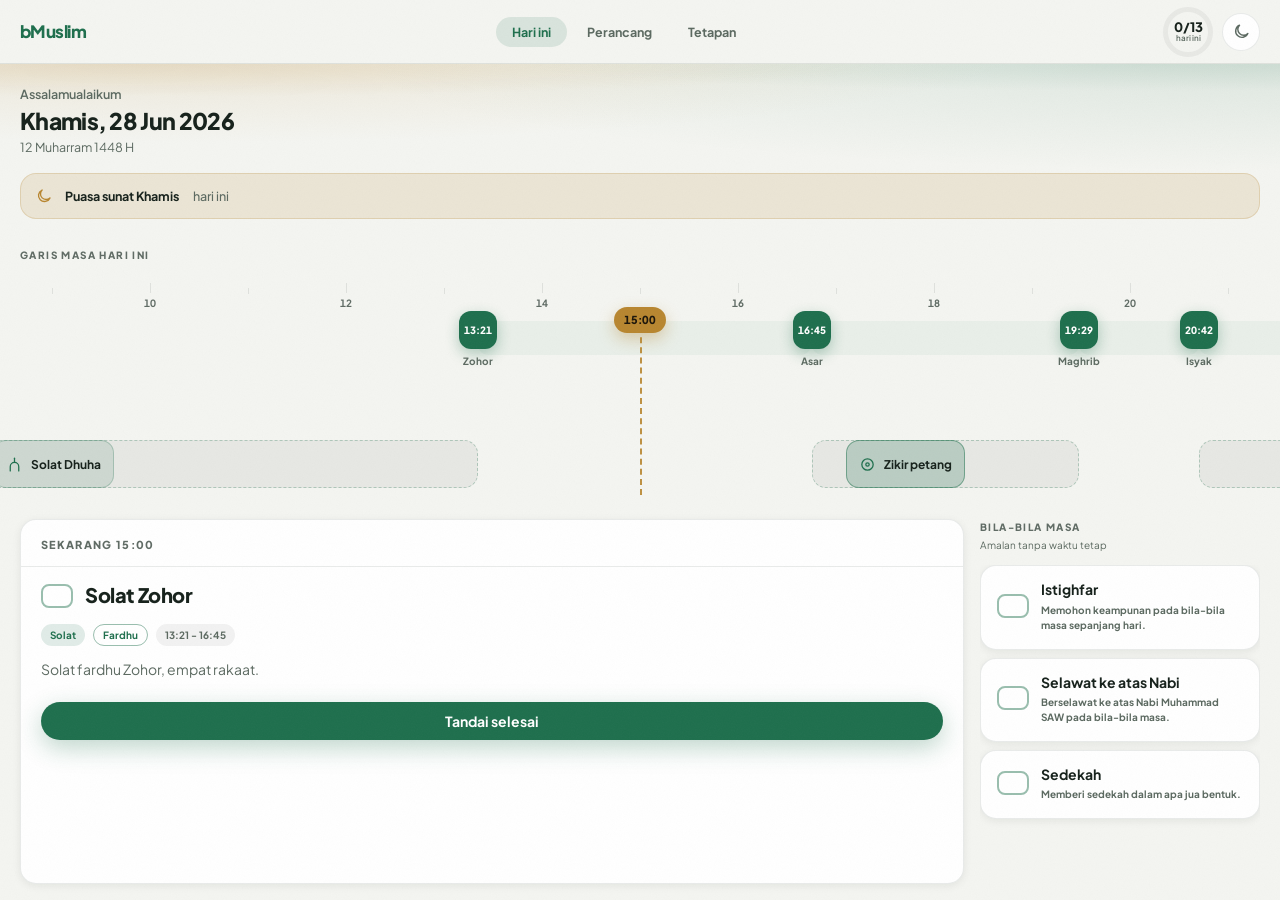
==== commit fe3628c2: "Fix codex review round 1: 26 findings across app, landing, onboarding Blockers: timeline gains half-" ====
--- a/web/app.html
+++ b/web/app.html
@@ -227,6 +227,7 @@
       cursor: grab;
       -webkit-overflow-scrolling: touch;
       overscroll-behavior-x: contain;
+      touch-action: pan-x;
       /* Height = prayer lane + deed lane(s) + ticks area */
       height: 232px;
     }
@@ -393,6 +394,15 @@
       background: var(--track);
       border: 1.5px dashed rgba(var(--accent-rgb), 0.28);
       pointer-events: none;
+    }
+
+    /* Fardhu window on the base lane: quieter than deed windows */
+    .tl-window-prayer {
+      top: 10px;
+      height: 34px;
+      border: none;
+      background: rgba(var(--accent-rgb), 0.05);
+      border-radius: 10px;
     }
 
     /* Act markers */
@@ -909,6 +919,13 @@
       max-width: 640px;
     }
 
+    .tetapan-note {
+      margin-top: var(--sp-6);
+      font-size: var(--text-sm);
+      color: var(--muted);
+      line-height: 1.6;
+    }
+
     .tetapan-title {
       font-size: var(--text-2xl);
       font-weight: 800;
@@ -1000,6 +1017,14 @@
       .nav-pill {
         font-size: 11px;
         padding: 6px 10px;
+      }
+
+      /* Below 480px the row cannot hold everything: drop the wordmark
+         (the app is the whole screen) and tighten the actions cluster. */
+      @media (max-width: 479px) {
+        .topbar-wordmark { display: none; }
+        .topbar-actions  { gap: var(--sp-2); }
+        #progress-ring   { transform: scale(0.82); transform-origin: right center; }
       }
 
       .app-lower {
@@ -1157,14 +1182,14 @@
         <!-- Detail panel -->
         <aside class="detail-panel" aria-label="Butiran amalan">
           <div class="detail-panel-head">
-            <div id="detail-now-label" aria-live="polite" aria-atomic="true">Sekarang · 15:00</div>
+            <div id="detail-now-label">Sekarang · 15:00</div>
           </div>
 
           <!-- Deed selector (hidden when single deed, shown by JS) -->
           <div id="detail-selector" hidden></div>
 
           <!-- Deed detail content (injected by app.js) -->
-          <div id="detail-content" aria-live="polite" aria-atomic="false">
+          <div id="detail-content">
             <!-- Placeholder — JS overwrites -->
             <p class="detail-empty">Memuatkan amalan...</p>
           </div>
@@ -1233,24 +1258,7 @@
         <div class="setting-row">
           <label class="setting-label" for="setting-zone">Zon waktu solat</label>
           <select id="setting-zone" name="zone" autocomplete="off">
-            <option value="WLY01">WLY01: Kuala Lumpur &amp; Putrajaya</option>
-            <option value="SGR01">SGR01: Gombak, Hulu Langat, Hulu Selangor, Sepang</option>
-            <option value="SGR02">SGR02: Kuala Selangor, Sabak Bernam</option>
-            <option value="SGR03">SGR03: Klang, Shah Alam</option>
-            <option value="PHG01">PHG01: Pulau Tioman</option>
-            <option value="PHG02">PHG02: Kuantan, Pekan, Rompin, Muadzam Shah</option>
-            <option value="JHR01">JHR01: Pulau Aur, Pulau Pemanggil</option>
-            <option value="JHR02">JHR02: Johor Bahru, Kota Tinggi, Mersing</option>
-            <option value="KDH01">KDH01: Kota Setar, Kubang Pasu, Pokok Sena</option>
-            <option value="KLN01">KLN01: Kelantan</option>
-            <option value="MLK01">MLK01: Melaka</option>
-            <option value="NGS01">NGS01: Negeri Sembilan</option>
-            <option value="PNG01">PNG01: Pulau Pinang</option>
-            <option value="PRK01">PRK01: Perak Tengah</option>
-            <option value="PLS01">PLS01: Perlis</option>
-            <option value="SBH01">SBH01: Kota Kinabalu</option>
-            <option value="SWK01">SWK01: Kuching</option>
-            <option value="TRG01">TRG01: Terengganu</option>
+            <!-- Populated from BM.zones (shared JAKIM list) -->
           </select>
         </div>
       </div>
@@ -1381,6 +1389,10 @@
         </div>
       </div>
 
+      <p class="tetapan-note">Pratonton reka bentuk. Garis masa memaparkan data hari
+        contoh (Khamis, 28 Jun 2026, zon WLY01); tetapan anda disimpan tetapi belum
+        mengubah data contoh ini.</p>
+
     </section>
 
   </div><!-- .app-shell -->
--- a/web/assets/tokens.css
+++ b/web/assets/tokens.css
@@ -21,8 +21,11 @@
   --surface:     #FFFFFF;
   --text:        #16211B;
   --muted:       #5B6960;
-  --faint:       #909A93;
+  --faint:       #5F6B64;
   --line:        rgba(21, 33, 27, 0.09);
+  --line-strong: rgba(21, 33, 27, 0.22);
+  --gold-text:   #8A6420;
+  --select-arrow: url("data:image/svg+xml,%3Csvg xmlns='http://www.w3.org/2000/svg' width='16' height='16' viewBox='0 0 24 24' fill='none' stroke='%235B6960' stroke-width='1.8'%3E%3Cpath d='M6 9l6 6 6-6'/%3E%3C/svg%3E");
   --accent:      #1E6F4D;
   --accent-rgb:  30, 111, 77;
   --on-accent:   #FFFFFF;
@@ -46,8 +49,8 @@
   --r-card:    16px;   /* cards, panels, sheets */
   --r-input:   10px;   /* inputs, selects */
   --r-pill:    9999px; /* chips, buttons */
-  --r-icon:    12px;   /* icon containers */
-  --r-large:   22px;   /* hero cards */
+  --r-icon:    10px;   /* icon containers (matches input radius) */
+  --r-large:   16px;   /* hero cards (locked to card radius) */
 
   /* Spacing scale (4-based) */
   --sp-1:  4px;
@@ -87,7 +90,7 @@
   --surface:     #161F1A;
   --text:        #E7EDE9;
   --muted:       #95A89D;
-  --faint:       #6F7F76;
+  --faint:       #8DA096;
   --line:        rgba(255, 255, 255, 0.10);
   --accent:      #5BBB8B;
   --accent-rgb:  91, 187, 139;
@@ -99,10 +102,13 @@
   --dawn1:       rgba(225, 197, 116, 0.10);
   --dawn2:       rgba(91, 187, 139, 0.10);
 
-  --shadow-sm:   0 2px 8px  rgba(0, 0, 0, 0.28);
-  --shadow-md:   0 6px 20px rgba(0, 0, 0, 0.36);
-  --shadow-lg:   0 16px 44px rgba(0, 0, 0, 0.44);
-  --shadow-xl:   0 32px 80px rgba(0, 0, 0, 0.55);
+  --line-strong: rgba(255, 255, 255, 0.24);
+  --gold-text:   #E1C574;
+  --select-arrow: url("data:image/svg+xml,%3Csvg xmlns='http://www.w3.org/2000/svg' width='16' height='16' viewBox='0 0 24 24' fill='none' stroke='%2395A89D' stroke-width='1.8'%3E%3Cpath d='M6 9l6 6 6-6'/%3E%3C/svg%3E");
+  --shadow-sm:   0 2px 8px  rgba(2, 10, 6, 0.45);
+  --shadow-md:   0 6px 20px rgba(2, 10, 6, 0.52);
+  --shadow-lg:   0 16px 44px rgba(2, 10, 6, 0.58);
+  --shadow-xl:   0 32px 80px rgba(2, 10, 6, 0.66);
   --shadow-accent: 0 8px 24px rgba(91, 187, 139, 0.20);
   --shadow-gold:   0 6px 16px rgba(225, 197, 116, 0.24);
 }
@@ -114,7 +120,7 @@
     --surface:     #161F1A;
     --text:        #E7EDE9;
     --muted:       #95A89D;
-    --faint:       #6F7F76;
+    --faint:       #8DA096;
     --line:        rgba(255, 255, 255, 0.10);
     --accent:      #5BBB8B;
     --accent-rgb:  91, 187, 139;
@@ -126,10 +132,13 @@
     --dawn1:       rgba(225, 197, 116, 0.10);
     --dawn2:       rgba(91, 187, 139, 0.10);
 
-    --shadow-sm:   0 2px 8px  rgba(0, 0, 0, 0.28);
-    --shadow-md:   0 6px 20px rgba(0, 0, 0, 0.36);
-    --shadow-lg:   0 16px 44px rgba(0, 0, 0, 0.44);
-    --shadow-xl:   0 32px 80px rgba(0, 0, 0, 0.55);
+    --line-strong: rgba(255, 255, 255, 0.24);
+  --gold-text:   #E1C574;
+  --select-arrow: url("data:image/svg+xml,%3Csvg xmlns='http://www.w3.org/2000/svg' width='16' height='16' viewBox='0 0 24 24' fill='none' stroke='%2395A89D' stroke-width='1.8'%3E%3Cpath d='M6 9l6 6 6-6'/%3E%3C/svg%3E");
+  --shadow-sm:   0 2px 8px  rgba(2, 10, 6, 0.45);
+    --shadow-md:   0 6px 20px rgba(2, 10, 6, 0.52);
+    --shadow-lg:   0 16px 44px rgba(2, 10, 6, 0.58);
+    --shadow-xl:   0 32px 80px rgba(2, 10, 6, 0.66);
     --shadow-accent: 0 8px 24px rgba(91, 187, 139, 0.20);
     --shadow-gold:   0 6px 16px rgba(225, 197, 116, 0.24);
   }
@@ -215,7 +224,7 @@
   font-size: var(--text-base);
   color: var(--text);
   background: var(--surface);
-  border: 1.5px solid var(--line);
+  border: 1.5px solid var(--line-strong);
   border-radius: var(--r-input);
   padding: 10px 14px;
   width: 100%;
@@ -232,7 +241,7 @@
 }
 
 select {
-  background-image: url("data:image/svg+xml,%3Csvg xmlns='http://www.w3.org/2000/svg' width='16' height='16' viewBox='0 0 24 24' fill='none' stroke='%235B6960' stroke-width='1.8'%3E%3Cpath d='M6 9l6 6 6-6'/%3E%3C/svg%3E");
+  background-image: var(--select-arrow);
   background-repeat: no-repeat;
   background-position: right 12px center;
   padding-right: 36px;
@@ -337,10 +346,11 @@
   color: var(--accent);
 }
 
-/* Ruling chip — gold tint */
+/* Ruling chip — outlined green (gold is reserved for needle/fasting/grades) */
 .chip-ruling, .pill-ruling {
-  background: rgba(var(--gold-rgb), 0.18);
-  color: var(--gold);
+  background: transparent;
+  border: 1px solid rgba(var(--accent-rgb), 0.45);
+  color: var(--accent);
 }
 
 /* Time chip — neutral */
@@ -349,20 +359,20 @@
   color: var(--muted);
 }
 
-/* Grade chip (citation) */
+/* Grade chip (citation) — gold marks authenticity */
 .chip-grade {
   font-size: var(--text-xs);
   font-weight: 700;
   padding: 3px 9px;
   border-radius: var(--r-pill);
-  color: var(--accent);
-  background: rgba(var(--accent-rgb), 0.12);
+  color: var(--gold-text);
+  background: rgba(var(--gold-rgb), 0.16);
 }
 
 /* Gold-tinted chip (fasting, day banners) */
 .chip-gold {
   background: rgba(var(--gold-rgb), 0.16);
-  color: var(--gold);
+  color: var(--gold-text);
 }
 
 /* ─── .card ──────────────────────────────────────────────────────────────────── */
@@ -660,7 +670,7 @@
 .icon-box-sm {
   width: 32px;
   height: 32px;
-  border-radius: 9px;
+  border-radius: var(--r-input);
 }
 
 /* ─── Toggle switch (settings) ───────────────────────────────────────────────── */
@@ -693,6 +703,11 @@
 .toggle-switch input:checked + .toggle-track {
   background: var(--accent);
   border-color: transparent;
+}
+
+.toggle-switch input:focus-visible + .toggle-track {
+  outline: 2px solid var(--accent);
+  outline-offset: 2px;
 }
 
 .toggle-thumb {
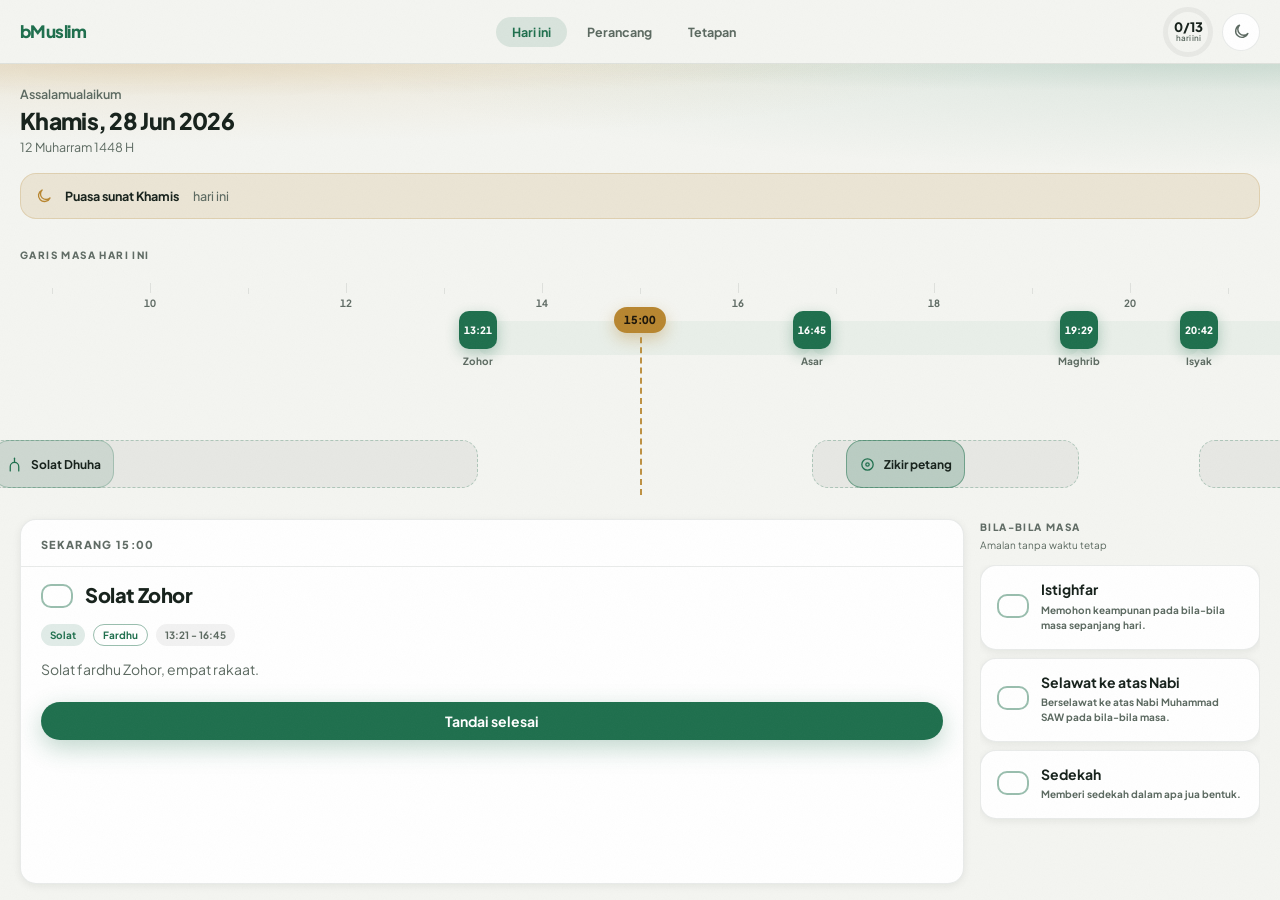
==== commit 16367ba9: "Fix codex review round 2: contrast borders, radius lock, gold roles, zones Solid AA input borders pe" ====
--- a/web/app.html
+++ b/web/app.html
@@ -339,7 +339,7 @@
     .tl-prayer-dot {
       width: 38px;
       height: 38px;
-      border-radius: 12px;
+      border-radius: var(--r-input);
       background: var(--accent);
       color: var(--on-accent);
       display: flex;
@@ -374,13 +374,13 @@
       display: block;
       width: 1px;
       height: 28px;
-      background: rgba(var(--gold-rgb), 0.45);
+      background: rgba(var(--accent-rgb), 0.40);
     }
 
     .tl-syuruk-label {
       font-size: 9px;
       font-weight: 700;
-      color: var(--gold);
+      color: var(--muted);
       white-space: nowrap;
       letter-spacing: 0.04em;
     }
@@ -390,7 +390,7 @@
       position: absolute;
       top: 4px;
       height: 48px;
-      border-radius: 14px;
+      border-radius: var(--r-card);
       background: var(--track);
       border: 1.5px dashed rgba(var(--accent-rgb), 0.28);
       pointer-events: none;
@@ -402,7 +402,7 @@
       height: 34px;
       border: none;
       background: rgba(var(--accent-rgb), 0.05);
-      border-radius: 10px;
+      border-radius: var(--r-input);
     }
 
     /* Act markers */
@@ -411,7 +411,7 @@
       top: 4px;
       height: 48px;
       padding: 0 12px;
-      border-radius: 13px;
+      border-radius: var(--r-card);
       display: flex;
       align-items: center;
       gap: 8px;
@@ -631,7 +631,7 @@
 
     #detail-content::-webkit-scrollbar-thumb {
       background: var(--line);
-      border-radius: 2px;
+      border-radius: var(--r-pill);
     }
 
     /* Empty state */
@@ -813,7 +813,7 @@
       flex-direction: column;
       align-items: center;
       padding: 10px var(--sp-2);
-      border-radius: 14px;
+      border-radius: var(--r-card);
       background: var(--surface);
       border: 1px solid var(--line);
       gap: 3px;
--- a/web/assets/tokens.css
+++ b/web/assets/tokens.css
@@ -23,7 +23,7 @@
   --muted:       #5B6960;
   --faint:       #5F6B64;
   --line:        rgba(21, 33, 27, 0.09);
-  --line-strong: rgba(21, 33, 27, 0.22);
+  --line-strong: #808A84;
   --gold-text:   #8A6420;
   --select-arrow: url("data:image/svg+xml,%3Csvg xmlns='http://www.w3.org/2000/svg' width='16' height='16' viewBox='0 0 24 24' fill='none' stroke='%235B6960' stroke-width='1.8'%3E%3Cpath d='M6 9l6 6 6-6'/%3E%3C/svg%3E");
   --accent:      #1E6F4D;
@@ -102,7 +102,7 @@
   --dawn1:       rgba(225, 197, 116, 0.10);
   --dawn2:       rgba(91, 187, 139, 0.10);
 
-  --line-strong: rgba(255, 255, 255, 0.24);
+  --line-strong: #6B7A72;
   --gold-text:   #E1C574;
   --select-arrow: url("data:image/svg+xml,%3Csvg xmlns='http://www.w3.org/2000/svg' width='16' height='16' viewBox='0 0 24 24' fill='none' stroke='%2395A89D' stroke-width='1.8'%3E%3Cpath d='M6 9l6 6 6-6'/%3E%3C/svg%3E");
   --shadow-sm:   0 2px 8px  rgba(2, 10, 6, 0.45);
@@ -132,7 +132,7 @@
     --dawn1:       rgba(225, 197, 116, 0.10);
     --dawn2:       rgba(91, 187, 139, 0.10);
 
-    --line-strong: rgba(255, 255, 255, 0.24);
+    --line-strong: #6B7A72;
   --gold-text:   #E1C574;
   --select-arrow: url("data:image/svg+xml,%3Csvg xmlns='http://www.w3.org/2000/svg' width='16' height='16' viewBox='0 0 24 24' fill='none' stroke='%2395A89D' stroke-width='1.8'%3E%3Cpath d='M6 9l6 6 6-6'/%3E%3C/svg%3E");
   --shadow-sm:   0 2px 8px  rgba(2, 10, 6, 0.45);
@@ -195,7 +195,7 @@
 a:focus-visible {
   outline: 2px solid var(--accent);
   outline-offset: 3px;
-  border-radius: 4px;
+  border-radius: var(--r-input);
 }
 
 /* Focus-visible ring — shared rule */
@@ -407,7 +407,7 @@
   width: 24px;
   height: 24px;
   flex: 0 0 auto;
-  border-radius: 8px;
+  border-radius: var(--r-input);
   border: 2px solid rgba(var(--accent-rgb), 0.45);
   background: transparent;
   cursor: pointer;
@@ -446,7 +446,7 @@
 .checkbox:focus-visible {
   outline: 2px solid var(--accent);
   outline-offset: 2px;
-  border-radius: 8px;
+  border-radius: var(--r-input);
 }
 
 /* ─── .citation-card ─────────────────────────────────────────────────────────── */
